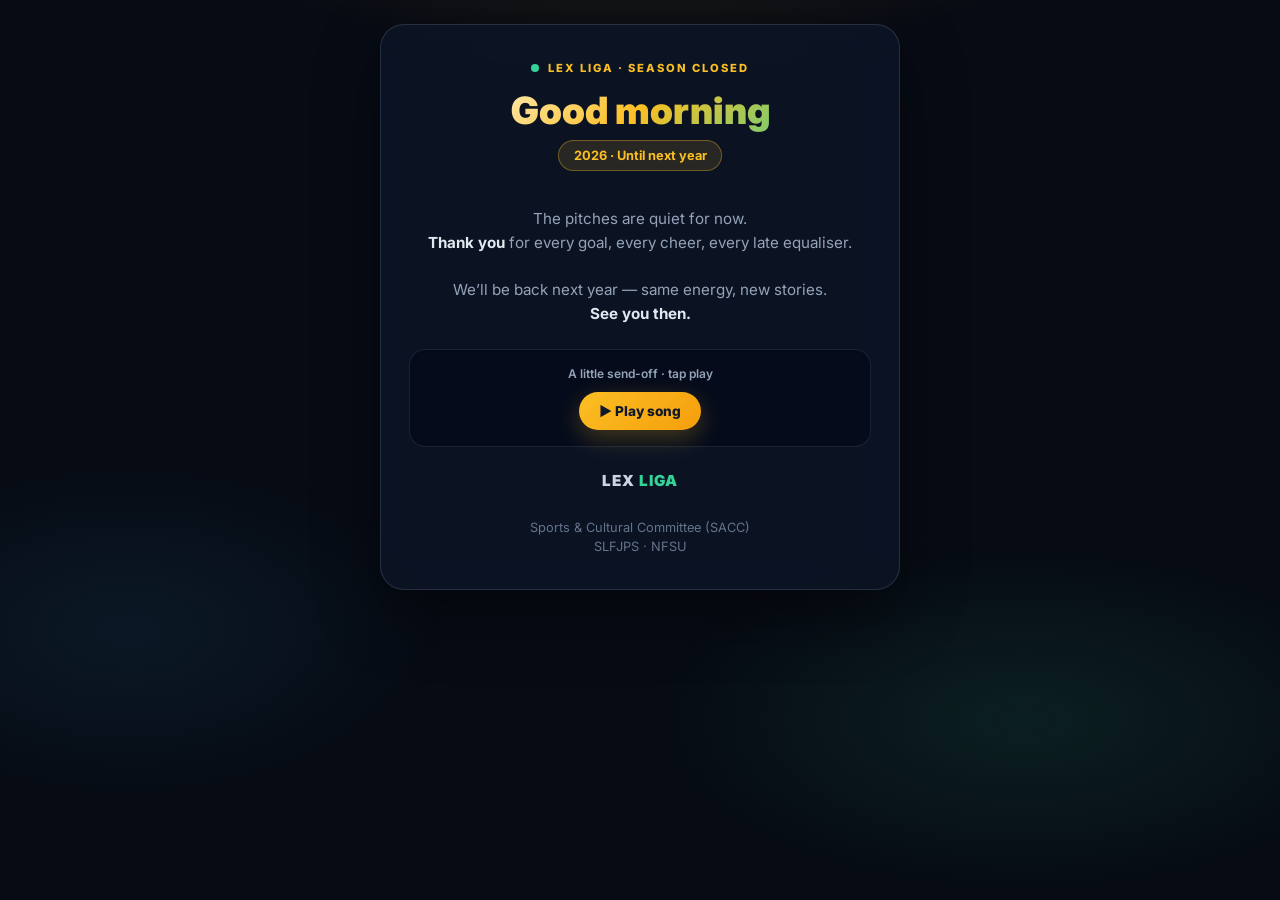
==== index.html @ f6c755ed "Force cache-bust goodbye song + no-cache headers" ====
<!DOCTYPE html>
<html lang="en">
<head>
  <meta charset="UTF-8" />
  <meta name="viewport" content="width=device-width, initial-scale=1.0" />
  <title>Lex Liga — See You Next Year</title>
  <meta name="theme-color" content="#0b1120" />
  <meta name="description" content="Lex Liga 2026 has concluded. We'll be back next year." />
  <meta http-equiv="Cache-Control" content="no-cache, no-store, must-revalidate" />
  <meta http-equiv="Pragma" content="no-cache" />
  <meta http-equiv="Expires" content="0" />
  <link rel="preconnect" href="https://fonts.googleapis.com" />
  <link href="https://fonts.googleapis.com/css2?family=Inter:wght@400;500;600;700;800;900&display=swap" rel="stylesheet" />
  <style>
    :root {
      --bg: #070b14;
      --card: rgba(15, 23, 42, 0.72);
      --gold: #fbbf24;
      --mint: #34d399;
      --text: #f1f5f9;
      --muted: #94a3b8;
    }
    * { box-sizing: border-box; margin: 0; padding: 0; }
    html, body {
      min-height: 100%;
      font-family: Inter, system-ui, sans-serif;
      background: var(--bg);
      color: var(--text);
    }
    body {
      display: flex;
      align-items: center;
      justify-content: center;
      padding: 1.5rem;
      overflow-x: hidden;
      position: relative;
    }
    .bg-glow {
      position: fixed;
      inset: 0;
      pointer-events: none;
      background:
        radial-gradient(ellipse 80% 50% at 50% -20%, rgba(251, 191, 36, 0.18), transparent 55%),
        radial-gradient(ellipse 60% 40% at 80% 80%, rgba(52, 211, 153, 0.1), transparent 50%),
        radial-gradient(ellipse 50% 40% at 10% 70%, rgba(56, 189, 248, 0.08), transparent 50%);
      z-index: 0;
    }
    .wrap {
      position: relative;
      z-index: 1;
      width: 100%;
      max-width: 520px;
      text-align: center;
    }
    .card {
      background: var(--card);
      border: 1px solid rgba(148, 163, 184, 0.2);
      border-radius: 1.5rem;
      padding: 2.25rem 1.75rem 2rem;
      backdrop-filter: blur(16px);
      box-shadow: 0 24px 64px rgba(0, 0, 0, 0.45);
    }
    .kicker {
      font-size: 0.7rem;
      font-weight: 800;
      letter-spacing: 0.18em;
      text-transform: uppercase;
      color: var(--gold);
      margin-bottom: 0.85rem;
    }
    .greeting {
      font-size: clamp(1.75rem, 6vw, 2.35rem);
      font-weight: 900;
      line-height: 1.15;
      margin-bottom: 0.5rem;
      background: linear-gradient(135deg, #fff 0%, #fbbf24 50%, #34d399 100%);
      -webkit-background-clip: text;
      background-clip: text;
      color: transparent;
    }
    .sub {
      color: var(--muted);
      font-size: 0.95rem;
      line-height: 1.55;
      margin: 1rem 0 1.5rem;
    }
    .sub strong { color: #e2e8f0; font-weight: 700; }
    .year-badge {
      display: inline-flex;
      align-items: center;
      gap: 0.4rem;
      padding: 0.45rem 0.9rem;
      border-radius: 999px;
      background: rgba(251, 191, 36, 0.12);
      border: 1px solid rgba(251, 191, 36, 0.35);
      color: var(--gold);
      font-size: 0.8rem;
      font-weight: 700;
      margin-bottom: 1.25rem;
    }
    .music-box {
      margin-top: 1.25rem;
      padding: 1rem 1.1rem;
      border-radius: 1rem;
      background: rgba(2, 6, 23, 0.55);
      border: 1px solid rgba(148, 163, 184, 0.15);
    }
    .music-label {
      font-size: 0.75rem;
      font-weight: 600;
      color: var(--muted);
      margin-bottom: 0.65rem;
    }
    .music-row {
      display: flex;
      align-items: center;
      justify-content: center;
      gap: 0.75rem;
      flex-wrap: wrap;
    }
    button.play {
      appearance: none;
      border: none;
      cursor: pointer;
      font-family: inherit;
      font-weight: 800;
      font-size: 0.85rem;
      padding: 0.7rem 1.25rem;
      border-radius: 999px;
      background: linear-gradient(135deg, #fbbf24, #f59e0b);
      color: #0f172a;
      box-shadow: 0 8px 24px rgba(251, 191, 36, 0.25);
      transition: transform 0.15s ease, box-shadow 0.15s ease;
    }
    button.play:hover { transform: translateY(-1px); }
    button.play.playing {
      background: linear-gradient(135deg, #34d399, #10b981);
      color: #042f2e;
    }
    .footer-note {
      margin-top: 1.75rem;
      font-size: 0.8rem;
      color: #64748b;
      line-height: 1.5;
    }
    .logo-word {
      font-weight: 900;
      letter-spacing: 0.06em;
      font-size: 0.95rem;
      color: #cbd5e1;
      margin-top: 1.5rem;
    }
    .logo-word span { color: var(--mint); }
    .pulse {
      display: inline-block;
      width: 8px;
      height: 8px;
      border-radius: 50%;
      background: var(--mint);
      margin-right: 0.35rem;
      animation: pulse 2s ease infinite;
    }
    @keyframes pulse {
      0%, 100% { opacity: 1; transform: scale(1); }
      50% { opacity: 0.45; transform: scale(0.85); }
    }
  </style>
</head>
<body>
  <div class="bg-glow" aria-hidden="true"></div>
  <div class="wrap">
    <div class="card">
      <p class="kicker"><span class="pulse"></span> Lex Liga · Season closed</p>
      <h1 class="greeting" id="greeting">Good evening</h1>
      <div class="year-badge">2026 · Until next year</div>
      <p class="sub">
        The pitches are quiet for now.<br />
        <strong>Thank you</strong> for every goal, every cheer, every late equaliser.
      </p>
      <p class="sub" style="margin-top:0">
        We’ll be back next year — same energy, new stories.<br />
        <strong>See you then.</strong>
      </p>

      <div class="music-box">
        <p class="music-label">A little send-off · tap play</p>
        <div class="music-row">
          <button type="button" class="play" id="playBtn" aria-pressed="false">▶ Play song</button>
        </div>
        <audio id="bgMusic" loop preload="auto" playsinline
          src="assets/goodbye-song.mp3?v=3"></audio>
      </div>

      <p class="logo-word">LEX <span>LIGA</span></p>
      <p class="footer-note">
        Sports & Cultural Committee (SACC)<br />
        SLFJPS · NFSU
      </p>
    </div>
  </div>

  <script>
    (function () {
      // Clear old PWA cache so goodbye page isn't stuck on old HTML/audio
      if ('serviceWorker' in navigator) {
        navigator.serviceWorker.getRegistrations().then(function (regs) {
          regs.forEach(function (r) { r.unregister(); });
        });
      }
      if (window.caches && caches.keys) {
        caches.keys().then(function (keys) {
          keys.forEach(function (k) { caches.delete(k); });
        });
      }

      var el = document.getElementById('greeting');
      var h = new Date().getHours();
      var text;
      if (h >= 5 && h < 12) text = 'Good morning';
      else if (h >= 12 && h < 17) text = 'Good afternoon';
      else if (h >= 17 && h < 21) text = 'Good evening';
      else text = 'Good night';
      el.textContent = text;

      var audio = document.getElementById('bgMusic');
      var btn = document.getElementById('playBtn');
      var playing = false;

      btn.addEventListener('click', function () {
        if (!playing) {
          audio.volume = 0.55;
          audio.play().then(function () {
            playing = true;
            btn.textContent = '❚❚ Pause';
            btn.classList.add('playing');
            btn.setAttribute('aria-pressed', 'true');
          }).catch(function (err) {
            console.error(err);
            btn.textContent = '▶ Tap again to play';
          });
        } else {
          audio.pause();
          playing = false;
          btn.textContent = '▶ Play song';
          btn.classList.remove('playing');
          btn.setAttribute('aria-pressed', 'false');
        }
      });
    })();
  </script>
</body>
</html>
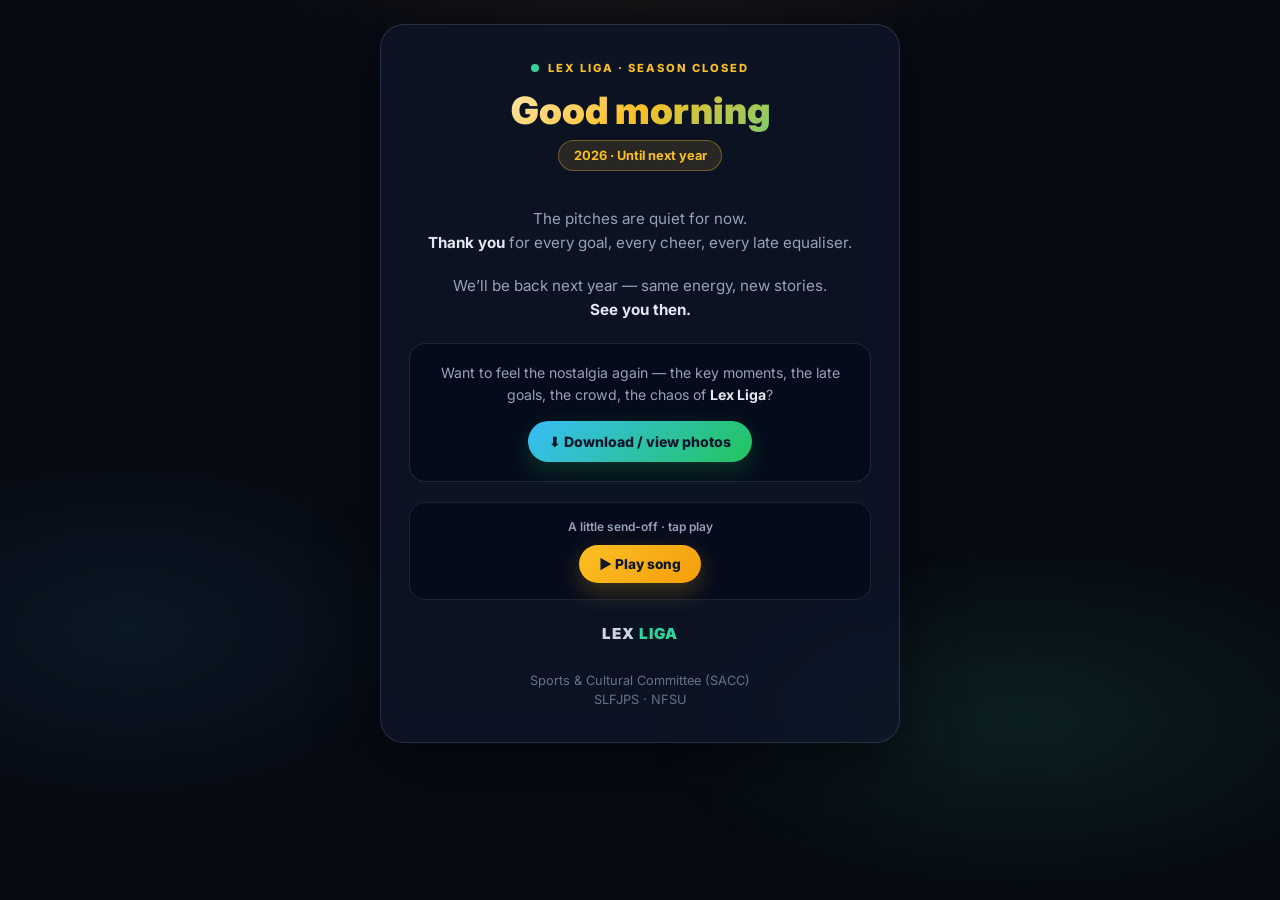
==== commit fddfb0bf: "Goodbye page: nostalgia photos download button" ====
--- a/index.html
+++ b/index.html
@@ -82,7 +82,7 @@
       color: var(--muted);
       font-size: 0.95rem;
       line-height: 1.55;
-      margin: 1rem 0 1.5rem;
+      margin: 1rem 0 1.25rem;
     }
     .sub strong { color: #e2e8f0; font-weight: 700; }
     .year-badge {
@@ -97,6 +97,44 @@
       font-size: 0.8rem;
       font-weight: 700;
       margin-bottom: 1.25rem;
+    }
+    .nostalgia {
+      margin: 1.35rem 0 0.25rem;
+      padding: 1.15rem 1.1rem 1.2rem;
+      border-radius: 1rem;
+      background: rgba(2, 6, 23, 0.55);
+      border: 1px solid rgba(148, 163, 184, 0.18);
+      text-align: center;
+    }
+    .nostalgia p {
+      color: var(--muted);
+      font-size: 0.88rem;
+      line-height: 1.55;
+      margin-bottom: 0.95rem;
+    }
+    .nostalgia p strong {
+      color: #e2e8f0;
+      font-weight: 700;
+    }
+    a.download-btn {
+      display: inline-flex;
+      align-items: center;
+      justify-content: center;
+      gap: 0.45rem;
+      text-decoration: none;
+      font-family: inherit;
+      font-weight: 800;
+      font-size: 0.88rem;
+      padding: 0.75rem 1.35rem;
+      border-radius: 999px;
+      background: linear-gradient(135deg, #38bdf8, #22c55e);
+      color: #0f172a;
+      box-shadow: 0 8px 24px rgba(34, 197, 94, 0.22);
+      transition: transform 0.15s ease, box-shadow 0.15s ease;
+    }
+    a.download-btn:hover {
+      transform: translateY(-1px);
+      box-shadow: 0 12px 28px rgba(34, 197, 94, 0.3);
     }
     .music-box {
       margin-top: 1.25rem;
@@ -182,6 +220,23 @@
         <strong>See you then.</strong>
       </p>
 
+      <div class="nostalgia">
+        <p>
+          Want to feel the nostalgia again — the key moments, the late goals,
+          the crowd, the chaos of <strong>Lex Liga</strong>?
+        </p>
+        <!-- Replace the href below with your Google Drive (or photo album) link -->
+        <a
+          class="download-btn"
+          id="photosLink"
+          href="https://drive.google.com/drive/folders/REPLACE_WITH_YOUR_FOLDER_ID"
+          target="_blank"
+          rel="noopener noreferrer"
+        >
+          ⬇ Download / view photos
+        </a>
+      </div>
+
       <div class="music-box">
         <p class="music-label">A little send-off · tap play</p>
         <div class="music-row">
@@ -201,7 +256,6 @@
 
   <script>
     (function () {
-      // Clear old PWA cache so goodbye page isn't stuck on old HTML/audio
       if ('serviceWorker' in navigator) {
         navigator.serviceWorker.getRegistrations().then(function (regs) {
           regs.forEach(function (r) { r.unregister(); });
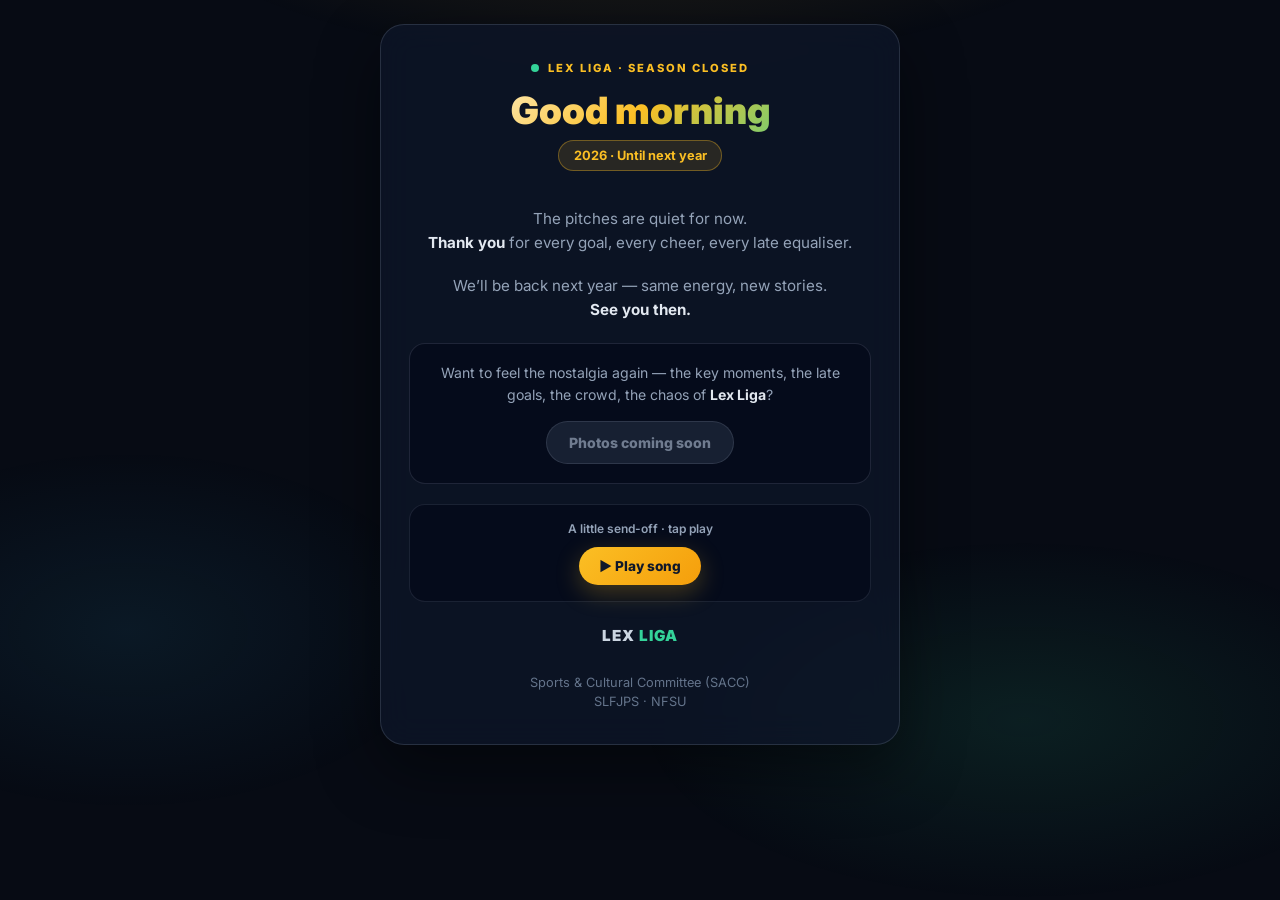
==== commit 74cd2980: "Goodbye page: disable photos button, remove download wording" ====
--- a/index.html
+++ b/index.html
@@ -116,25 +116,23 @@
       color: #e2e8f0;
       font-weight: 700;
     }
-    a.download-btn {
+    .photos-btn {
       display: inline-flex;
       align-items: center;
       justify-content: center;
       gap: 0.45rem;
-      text-decoration: none;
       font-family: inherit;
       font-weight: 800;
       font-size: 0.88rem;
       padding: 0.75rem 1.35rem;
       border-radius: 999px;
-      background: linear-gradient(135deg, #38bdf8, #22c55e);
-      color: #0f172a;
-      box-shadow: 0 8px 24px rgba(34, 197, 94, 0.22);
-      transition: transform 0.15s ease, box-shadow 0.15s ease;
-    }
-    a.download-btn:hover {
-      transform: translateY(-1px);
-      box-shadow: 0 12px 28px rgba(34, 197, 94, 0.3);
+      border: 1px solid rgba(148, 163, 184, 0.25);
+      background: rgba(51, 65, 85, 0.55);
+      color: #94a3b8;
+      cursor: not-allowed;
+      opacity: 0.75;
+      pointer-events: none;
+      user-select: none;
     }
     .music-box {
       margin-top: 1.25rem;
@@ -225,16 +223,7 @@
           Want to feel the nostalgia again — the key moments, the late goals,
           the crowd, the chaos of <strong>Lex Liga</strong>?
         </p>
-        <!-- Replace the href below with your Google Drive (or photo album) link -->
-        <a
-          class="download-btn"
-          id="photosLink"
-          href="https://drive.google.com/drive/folders/REPLACE_WITH_YOUR_FOLDER_ID"
-          target="_blank"
-          rel="noopener noreferrer"
-        >
-          ⬇ Download / view photos
-        </a>
+        <span class="photos-btn" aria-disabled="true">Photos coming soon</span>
       </div>
 
       <div class="music-box">
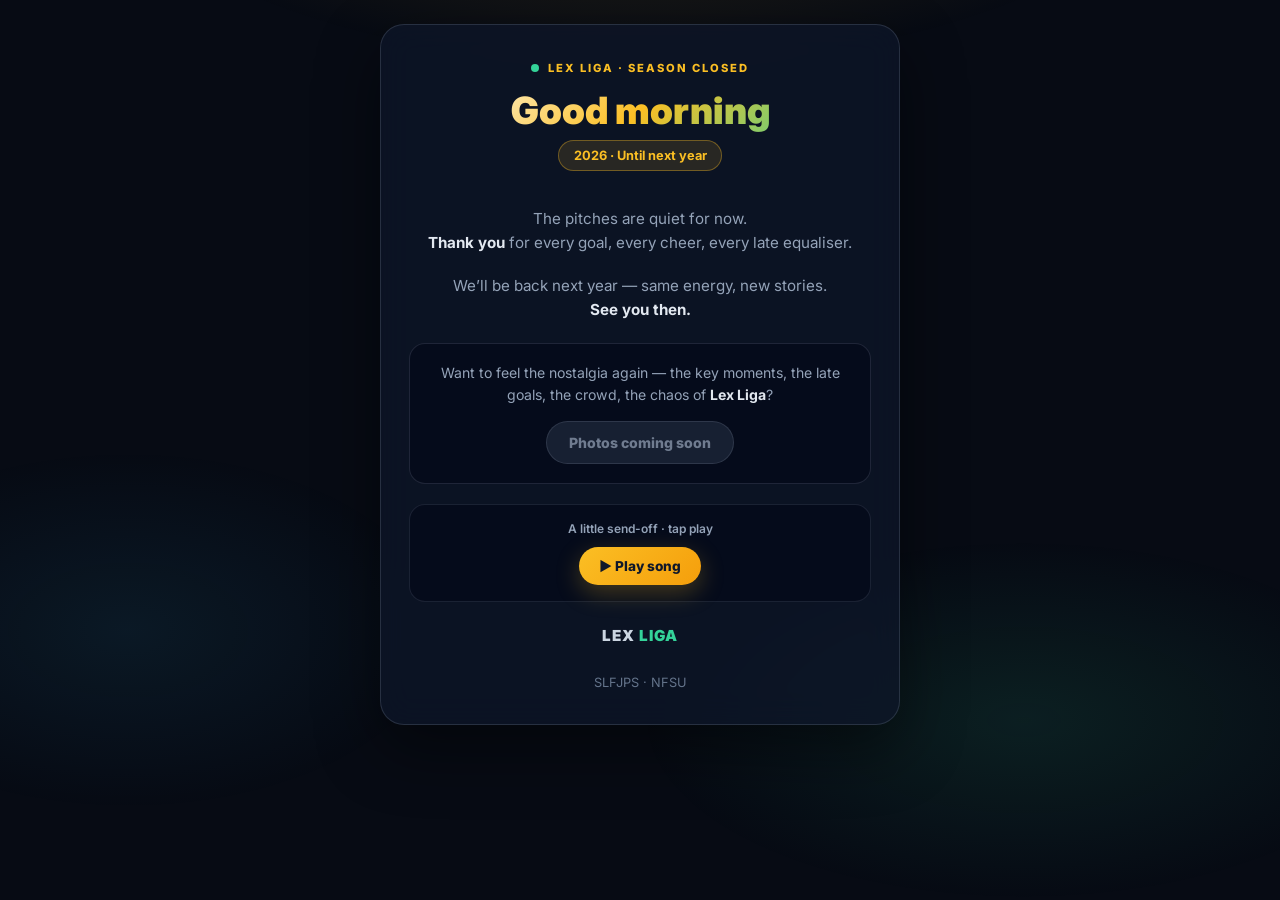
==== commit 870ced4c: "Goodbye page: remove SACC footer line" ====
--- a/index.html
+++ b/index.html
@@ -236,10 +236,7 @@
       </div>
 
       <p class="logo-word">LEX <span>LIGA</span></p>
-      <p class="footer-note">
-        Sports & Cultural Committee (SACC)<br />
-        SLFJPS · NFSU
-      </p>
+      <p class="footer-note">SLFJPS · NFSU</p>
     </div>
   </div>
 
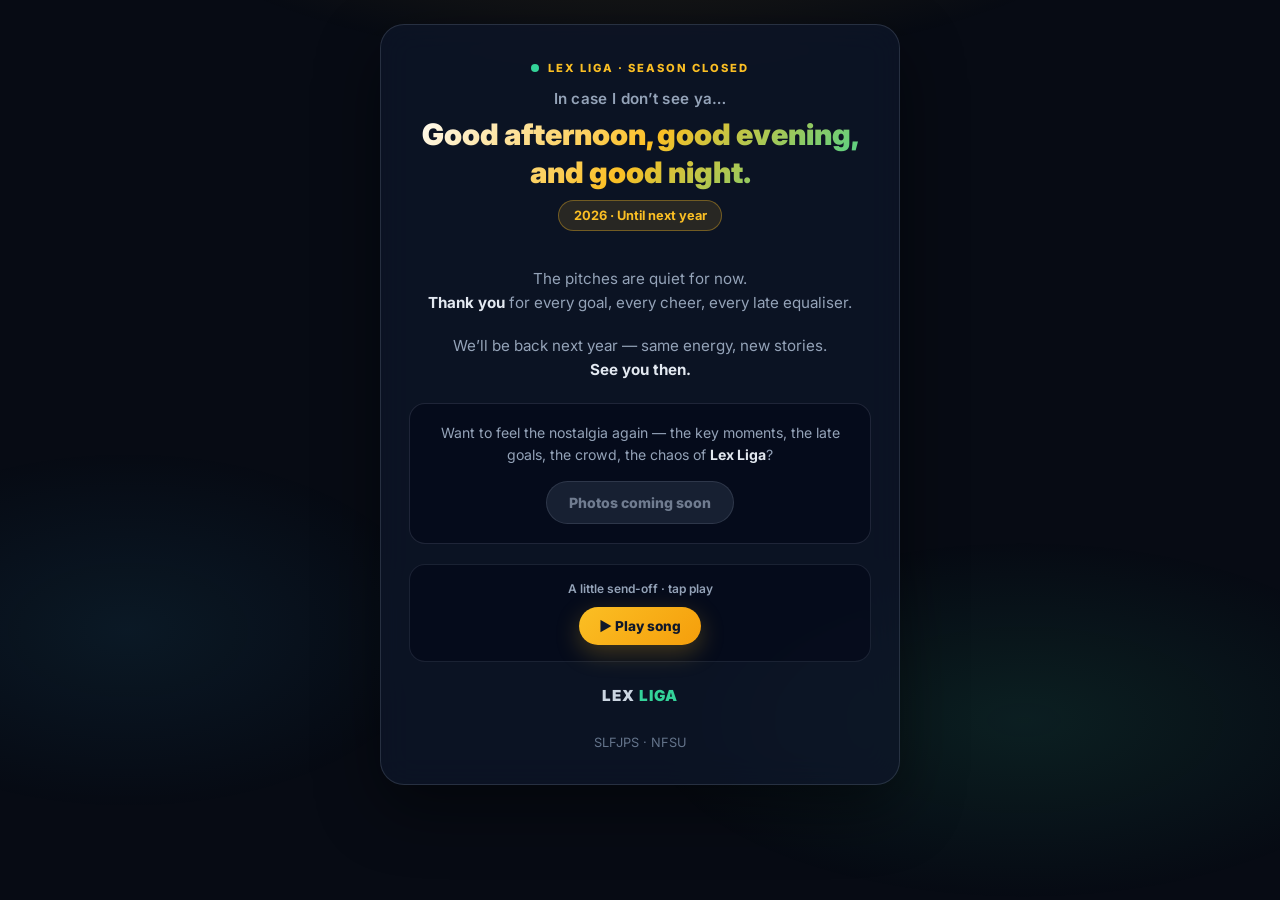
==== commit 1c7ec300: "Goodbye page: Truman Show greeting instead of time-based" ====
--- a/index.html
+++ b/index.html
@@ -68,10 +68,17 @@
       color: var(--gold);
       margin-bottom: 0.85rem;
     }
+    .greeting-lead {
+      font-size: 0.95rem;
+      font-weight: 600;
+      color: var(--muted);
+      margin-bottom: 0.45rem;
+      letter-spacing: 0.02em;
+    }
     .greeting {
-      font-size: clamp(1.75rem, 6vw, 2.35rem);
+      font-size: clamp(1.35rem, 5vw, 1.85rem);
       font-weight: 900;
-      line-height: 1.15;
+      line-height: 1.3;
       margin-bottom: 0.5rem;
       background: linear-gradient(135deg, #fff 0%, #fbbf24 50%, #34d399 100%);
       -webkit-background-clip: text;
@@ -207,7 +214,8 @@
   <div class="wrap">
     <div class="card">
       <p class="kicker"><span class="pulse"></span> Lex Liga · Season closed</p>
-      <h1 class="greeting" id="greeting">Good evening</h1>
+      <p class="greeting-lead">In case I don’t see ya…</p>
+      <h1 class="greeting">Good afternoon, good evening,<br />and good night.</h1>
       <div class="year-badge">2026 · Until next year</div>
       <p class="sub">
         The pitches are quiet for now.<br />
@@ -252,15 +260,6 @@
           keys.forEach(function (k) { caches.delete(k); });
         });
       }
-
-      var el = document.getElementById('greeting');
-      var h = new Date().getHours();
-      var text;
-      if (h >= 5 && h < 12) text = 'Good morning';
-      else if (h >= 12 && h < 17) text = 'Good afternoon';
-      else if (h >= 17 && h < 21) text = 'Good evening';
-      else text = 'Good night';
-      el.textContent = text;
 
       var audio = document.getElementById('bgMusic');
       var btn = document.getElementById('playBtn');
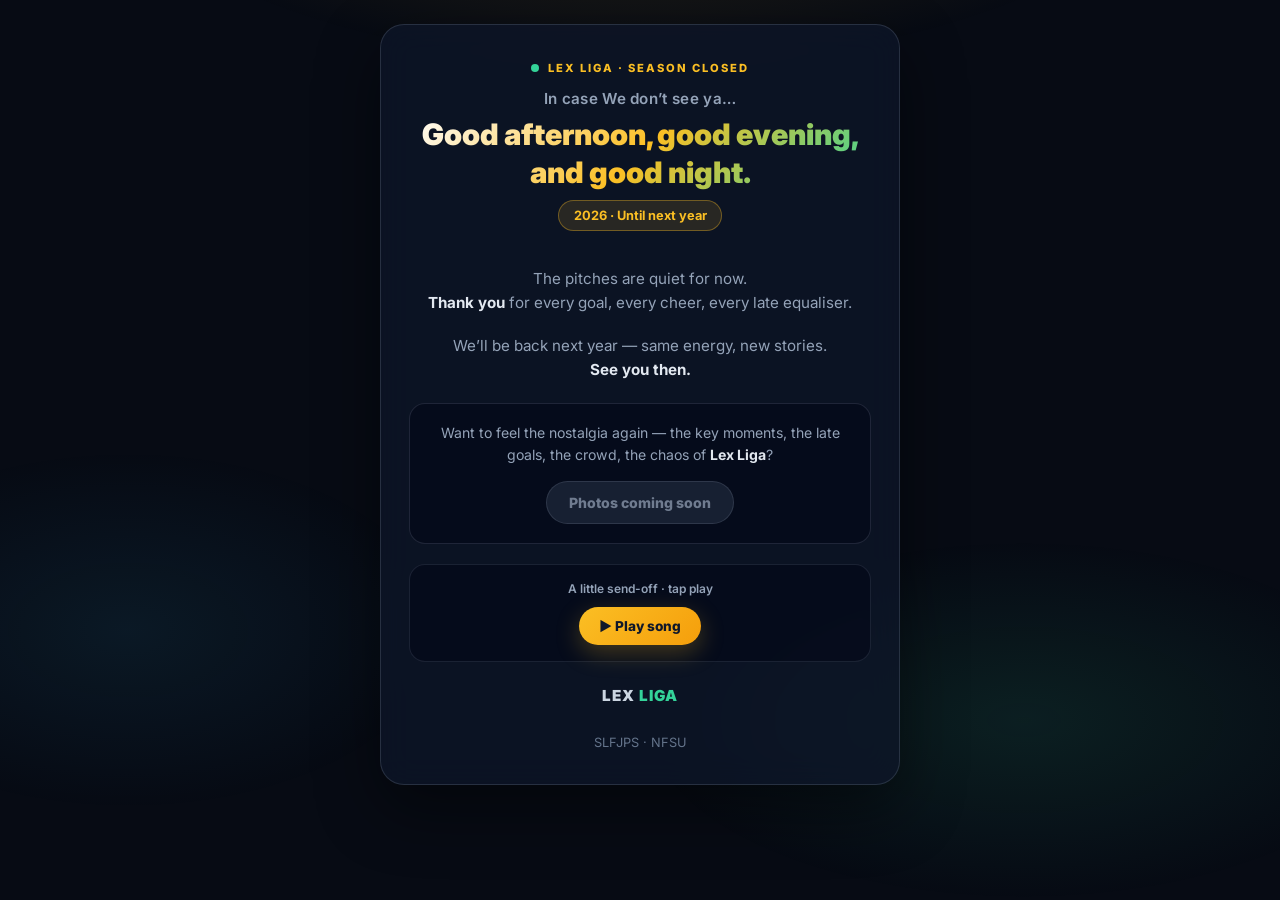
==== commit e54966f8: "Update greeting message for season closure" ====
--- a/index.html
+++ b/index.html
@@ -214,7 +214,7 @@
   <div class="wrap">
     <div class="card">
       <p class="kicker"><span class="pulse"></span> Lex Liga · Season closed</p>
-      <p class="greeting-lead">In case I don’t see ya…</p>
+      <p class="greeting-lead">In case We don’t see ya…</p>
       <h1 class="greeting">Good afternoon, good evening,<br />and good night.</h1>
       <div class="year-badge">2026 · Until next year</div>
       <p class="sub">
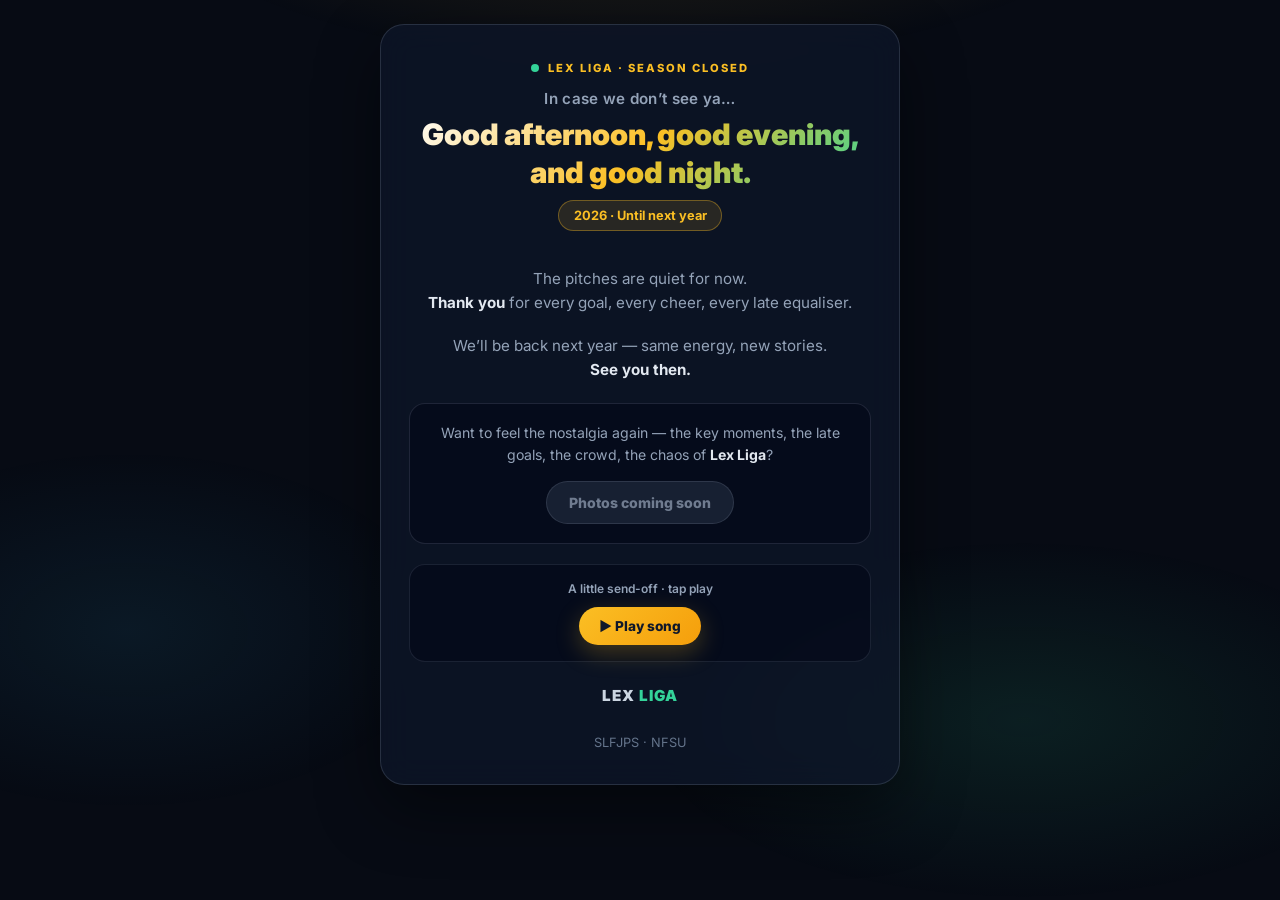
==== commit 696bd8aa: "Fix capitalization in greeting message" ====
--- a/index.html
+++ b/index.html
@@ -214,7 +214,7 @@
   <div class="wrap">
     <div class="card">
       <p class="kicker"><span class="pulse"></span> Lex Liga · Season closed</p>
-      <p class="greeting-lead">In case We don’t see ya…</p>
+      <p class="greeting-lead">In case we don’t see ya…</p>
       <h1 class="greeting">Good afternoon, good evening,<br />and good night.</h1>
       <div class="year-badge">2026 · Until next year</div>
       <p class="sub">
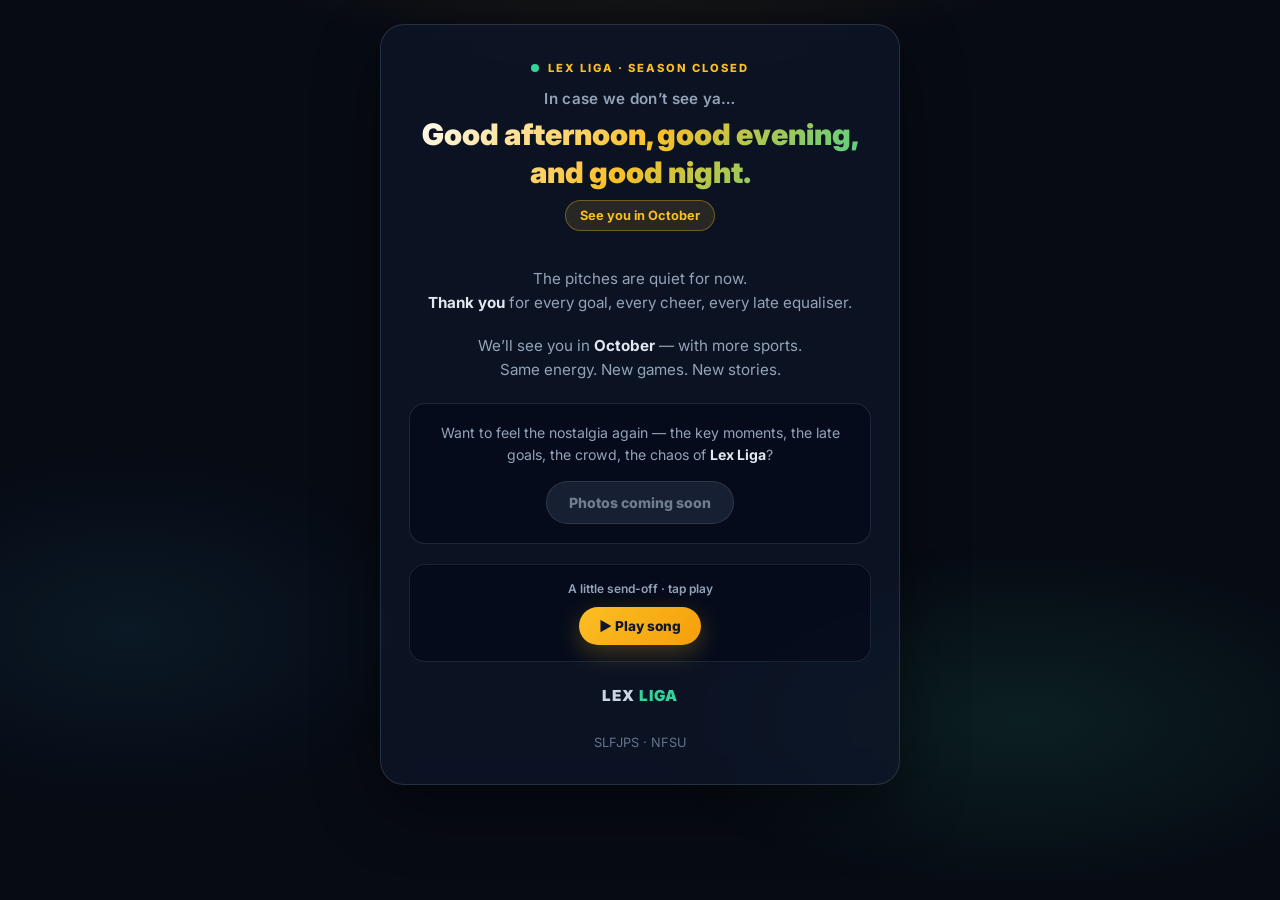
==== commit af7bf4de: "Goodbye page: see you in October with more sports" ====
--- a/index.html
+++ b/index.html
@@ -3,9 +3,9 @@
 <head>
   <meta charset="UTF-8" />
   <meta name="viewport" content="width=device-width, initial-scale=1.0" />
-  <title>Lex Liga — See You Next Year</title>
+  <title>Lex Liga — See You in October</title>
   <meta name="theme-color" content="#0b1120" />
-  <meta name="description" content="Lex Liga 2026 has concluded. We'll be back next year." />
+  <meta name="description" content="Lex Liga 2026 has concluded. See you in October with more sports." />
   <meta http-equiv="Cache-Control" content="no-cache, no-store, must-revalidate" />
   <meta http-equiv="Pragma" content="no-cache" />
   <meta http-equiv="Expires" content="0" />
@@ -216,14 +216,14 @@
       <p class="kicker"><span class="pulse"></span> Lex Liga · Season closed</p>
       <p class="greeting-lead">In case we don’t see ya…</p>
       <h1 class="greeting">Good afternoon, good evening,<br />and good night.</h1>
-      <div class="year-badge">2026 · Until next year</div>
+      <div class="year-badge">See you in October</div>
       <p class="sub">
         The pitches are quiet for now.<br />
         <strong>Thank you</strong> for every goal, every cheer, every late equaliser.
       </p>
       <p class="sub" style="margin-top:0">
-        We’ll be back next year — same energy, new stories.<br />
-        <strong>See you then.</strong>
+        We’ll see you in <strong>October</strong> — with more sports.<br />
+        Same energy. New games. New stories.
       </p>
 
       <div class="nostalgia">
